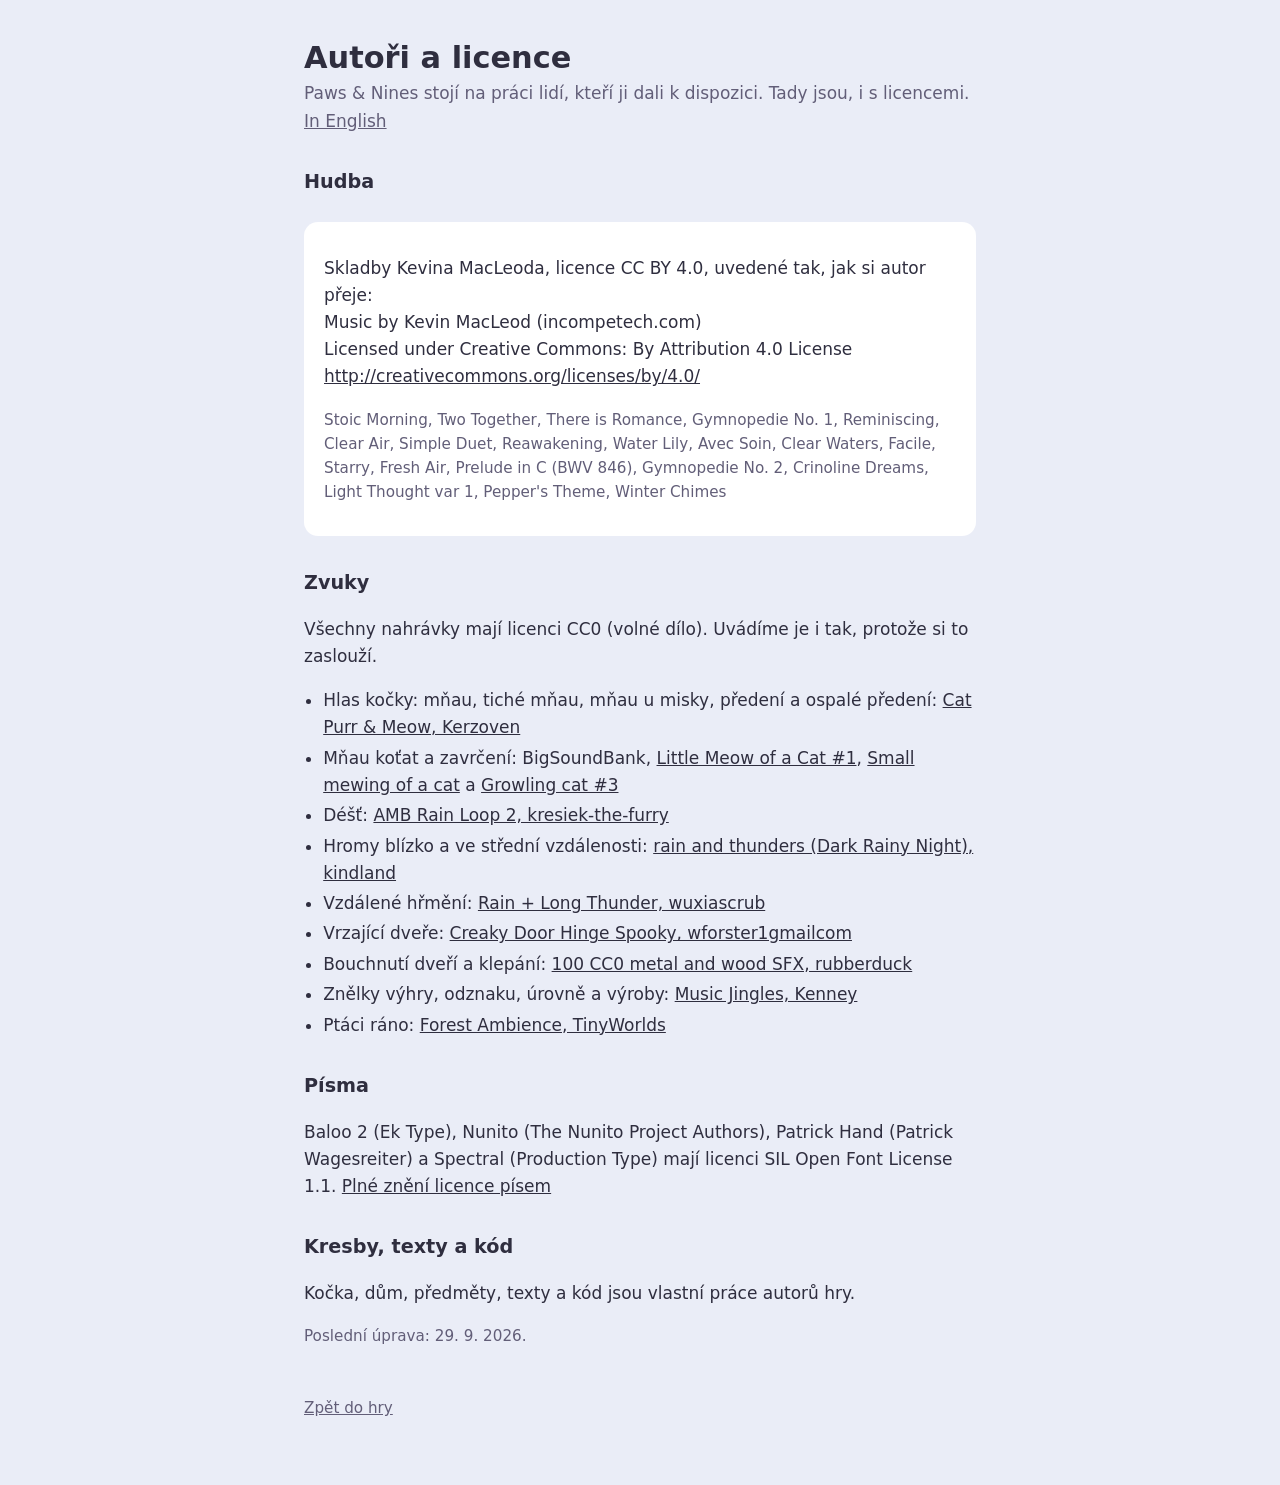
==== autori.html @ 1659332d "Sestavení hry ze zdroje e6c8319" ====
<!doctype html>
<html lang="cs">
<head>
<meta charset="utf-8">
<meta name="viewport" content="width=device-width, initial-scale=1">
<title>Paws &amp; Nines: autoři a licence</title>
<meta name="description" content="Kdo složil hudbu, nahrál zvuky a nakreslil písma ve hře Paws &amp; Nines, a pod jakou licencí.">
<style>
  :root { color-scheme: light dark; --ink: #2f2e3f; --muted: #625e78; --bg: #eaedf7; --card: #fff; }
  @media (prefers-color-scheme: dark) { :root { --ink: #e9e7f2; --muted: #b3aec7; --bg: #211f2b; --card: #2b2938; } }
  body { margin: 0; background: var(--bg); color: var(--ink); font: 17px/1.6 system-ui, -apple-system, "Segoe UI", sans-serif; }
  main { max-width: 42rem; margin: 0 auto; padding: 2.5rem 1.25rem 4rem; }
  h1 { font-size: 1.9rem; line-height: 1.2; margin: 0 0 0.25rem; }
  h2 { font-size: 1.2rem; margin: 2rem 0 0.5rem; }
  p, li { color: var(--ink); }
  .lead { color: var(--muted); margin-top: 0; }
  .card { background: var(--card); border-radius: 14px; padding: 1rem 1.25rem; margin: 1.5rem 0; }
  a { color: inherit; }
  footer { color: var(--muted); font-size: 0.95rem; margin-top: 3rem; }
  ul { padding-left: 1.2rem; }
  li { margin: 0.2rem 0; }
  .small { color: var(--muted); font-size: 0.95rem; }
</style>
</head>
<body>
<main>
  <h1>Autoři a licence</h1>
  <p class="lead">Paws &amp; Nines stojí na práci lidí, kteří ji dali k dispozici. Tady jsou, i s licencemi. <a href="credits.html">In English</a></p>

  <h2>Hudba</h2>
  <div class="card">
    <p>Skladby Kevina MacLeoda, licence CC BY 4.0, uvedené tak, jak si autor přeje:<br>
    Music by Kevin MacLeod (incompetech.com)<br>
    Licensed under Creative Commons: By Attribution 4.0 License<br>
    <a href="https://creativecommons.org/licenses/by/4.0/">http://creativecommons.org/licenses/by/4.0/</a></p>
    <p class="small">Stoic Morning, Two Together, There is Romance, Gymnopedie No. 1, Reminiscing, Clear Air, Simple Duet, Reawakening, Water Lily, Avec Soin, Clear Waters, Facile, Starry, Fresh Air, Prelude in C (BWV 846), Gymnopedie No. 2, Crinoline Dreams, Light Thought var 1, Pepper&#x27;s Theme, Winter Chimes</p>
  </div>

  <h2>Zvuky</h2>
  <p>Všechny nahrávky mají licenci CC0 (volné dílo). Uvádíme je i tak, protože si to zaslouží.</p>
  <ul>
    <li>Hlas kočky: mňau, tiché mňau, mňau u misky, předení a ospalé předení: <a href="https://opengameart.org/content/cat-purr-meow">Cat Purr &amp; Meow, Kerzoven</a></li>
    <li>Mňau koťat a zavrčení: BigSoundBank, <a href="https://bigsoundbank.com/little-meow-of-a-cat-s0494.html">Little Meow of a Cat #1</a>, <a href="https://bigsoundbank.com/small-mewing-of-a-cat-s0098.html">Small mewing of a cat</a> a <a href="https://bigsoundbank.com/growling-cat-3-s1887.html">Growling cat #3</a></li>
    <li>Déšť: <a href="https://opengameart.org/content/amb-rain-loop-2">AMB Rain Loop 2, kresiek-the-furry</a></li>
    <li>Hromy blízko a ve střední vzdálenosti: <a href="https://opengameart.org/content/rain-and-thunders">rain and thunders (Dark Rainy Night), kindland</a></li>
    <li>Vzdálené hřmění: <a href="https://opengameart.org/content/rain-long-thunder">Rain + Long Thunder, wuxiascrub</a></li>
    <li>Vrzající dveře: <a href="https://opengameart.org/content/creaky-door-hinge-spooky">Creaky Door Hinge Spooky, wforster1gmailcom</a></li>
    <li>Bouchnutí dveří a klepání: <a href="https://opengameart.org/content/100-cc0-metal-and-wood-sfx">100 CC0 metal and wood SFX, rubberduck</a></li>
    <li>Znělky výhry, odznaku, úrovně a výroby: <a href="https://kenney.nl/assets/music-jingles">Music Jingles, Kenney</a></li>
    <li>Ptáci ráno: <a href="https://opengameart.org/content/forest-ambience">Forest Ambience, TinyWorlds</a></li>
  </ul>

  <h2>Písma</h2>
  <p>Baloo 2 (Ek Type), Nunito (The Nunito Project Authors), Patrick Hand (Patrick Wagesreiter) a Spectral (Production Type) mají licenci SIL Open Font License 1.1. <a href="fonts/LICENSE.md">Plné znění licence písem</a></p>

  <h2>Kresby, texty a kód</h2>
  <p>Kočka, dům, předměty, texty a kód jsou vlastní práce autorů hry.</p>

  <p class="small">Poslední úprava: 29. 9. 2026.</p>
  <footer><a href="./">Zpět do hry</a></footer>
</main>
</body>
</html>
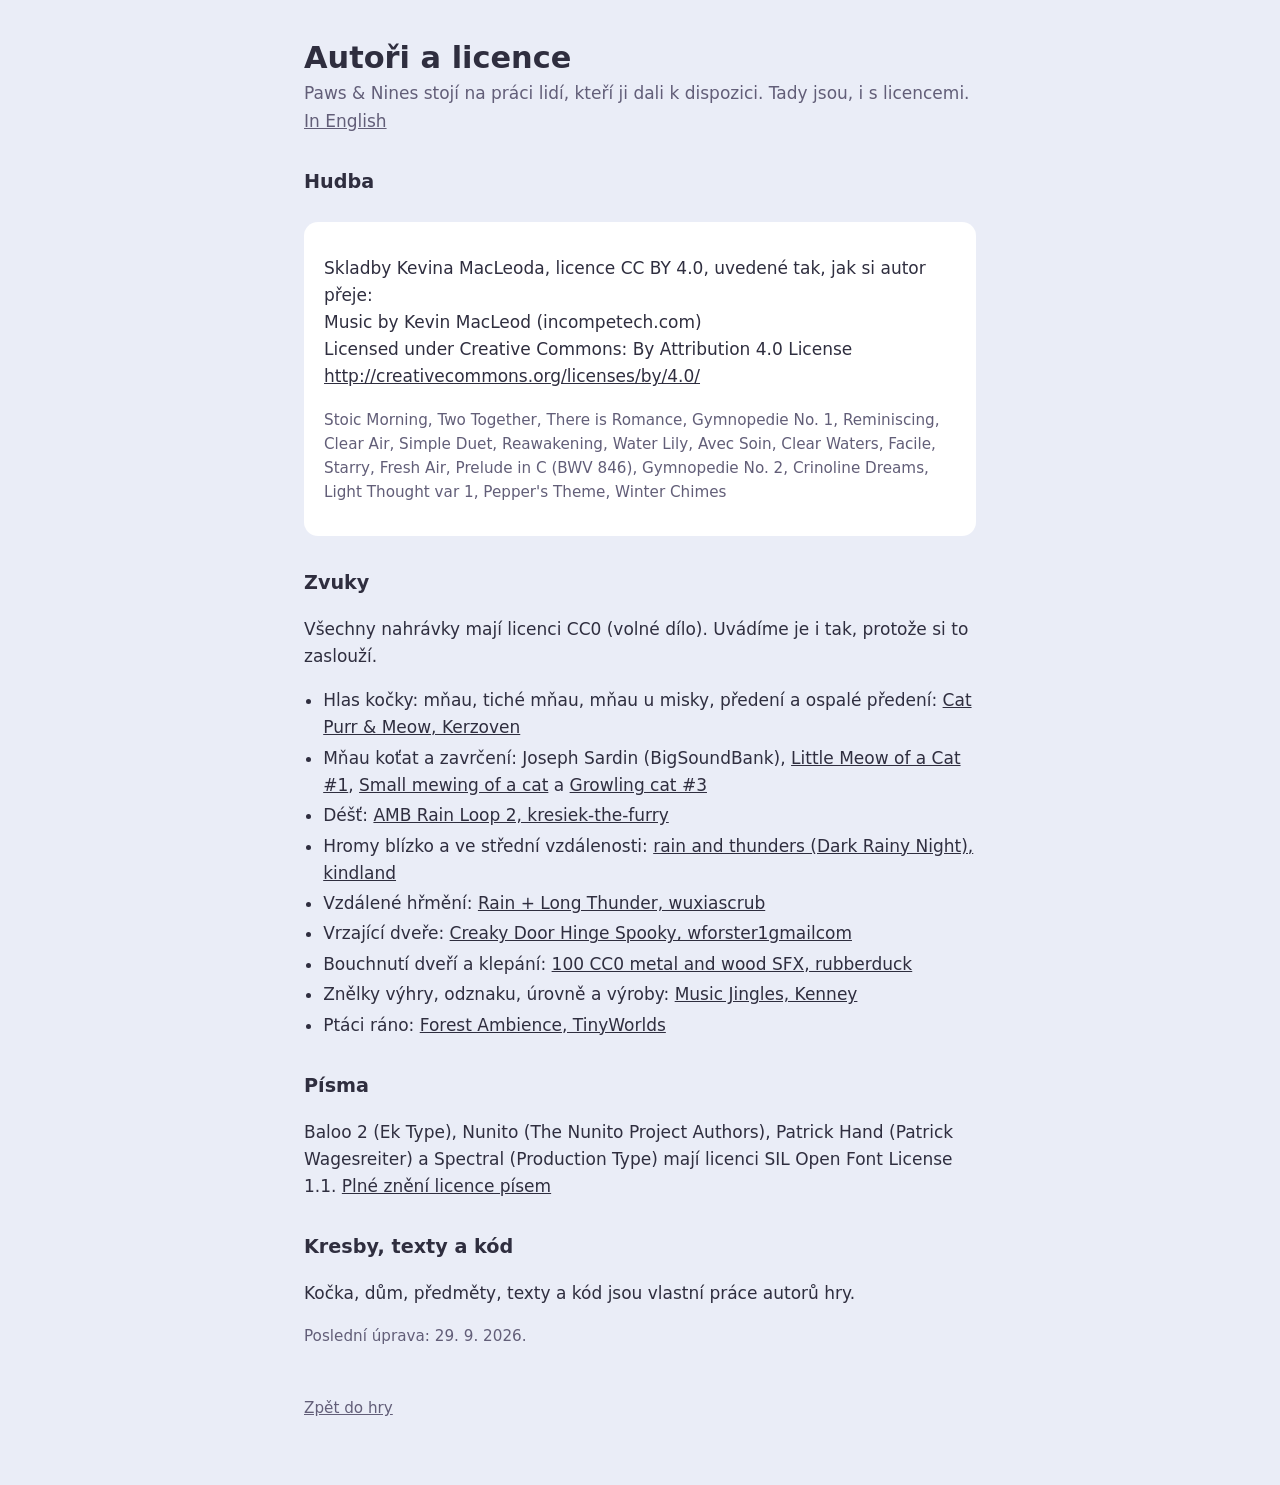
==== commit ef1c41bf: "Sestavení hry ze zdroje 84e1420" ====
--- a/autori.html
+++ b/autori.html
@@ -40,7 +40,7 @@
   <p>Všechny nahrávky mají licenci CC0 (volné dílo). Uvádíme je i tak, protože si to zaslouží.</p>
   <ul>
     <li>Hlas kočky: mňau, tiché mňau, mňau u misky, předení a ospalé předení: <a href="https://opengameart.org/content/cat-purr-meow">Cat Purr &amp; Meow, Kerzoven</a></li>
-    <li>Mňau koťat a zavrčení: BigSoundBank, <a href="https://bigsoundbank.com/little-meow-of-a-cat-s0494.html">Little Meow of a Cat #1</a>, <a href="https://bigsoundbank.com/small-mewing-of-a-cat-s0098.html">Small mewing of a cat</a> a <a href="https://bigsoundbank.com/growling-cat-3-s1887.html">Growling cat #3</a></li>
+    <li>Mňau koťat a zavrčení: Joseph Sardin (BigSoundBank), <a href="https://bigsoundbank.com/little-meow-of-a-cat-s0494.html">Little Meow of a Cat #1</a>, <a href="https://bigsoundbank.com/small-mewing-of-a-cat-s0098.html">Small mewing of a cat</a> a <a href="https://bigsoundbank.com/growling-cat-3-s1887.html">Growling cat #3</a></li>
     <li>Déšť: <a href="https://opengameart.org/content/amb-rain-loop-2">AMB Rain Loop 2, kresiek-the-furry</a></li>
     <li>Hromy blízko a ve střední vzdálenosti: <a href="https://opengameart.org/content/rain-and-thunders">rain and thunders (Dark Rainy Night), kindland</a></li>
     <li>Vzdálené hřmění: <a href="https://opengameart.org/content/rain-long-thunder">Rain + Long Thunder, wuxiascrub</a></li>
